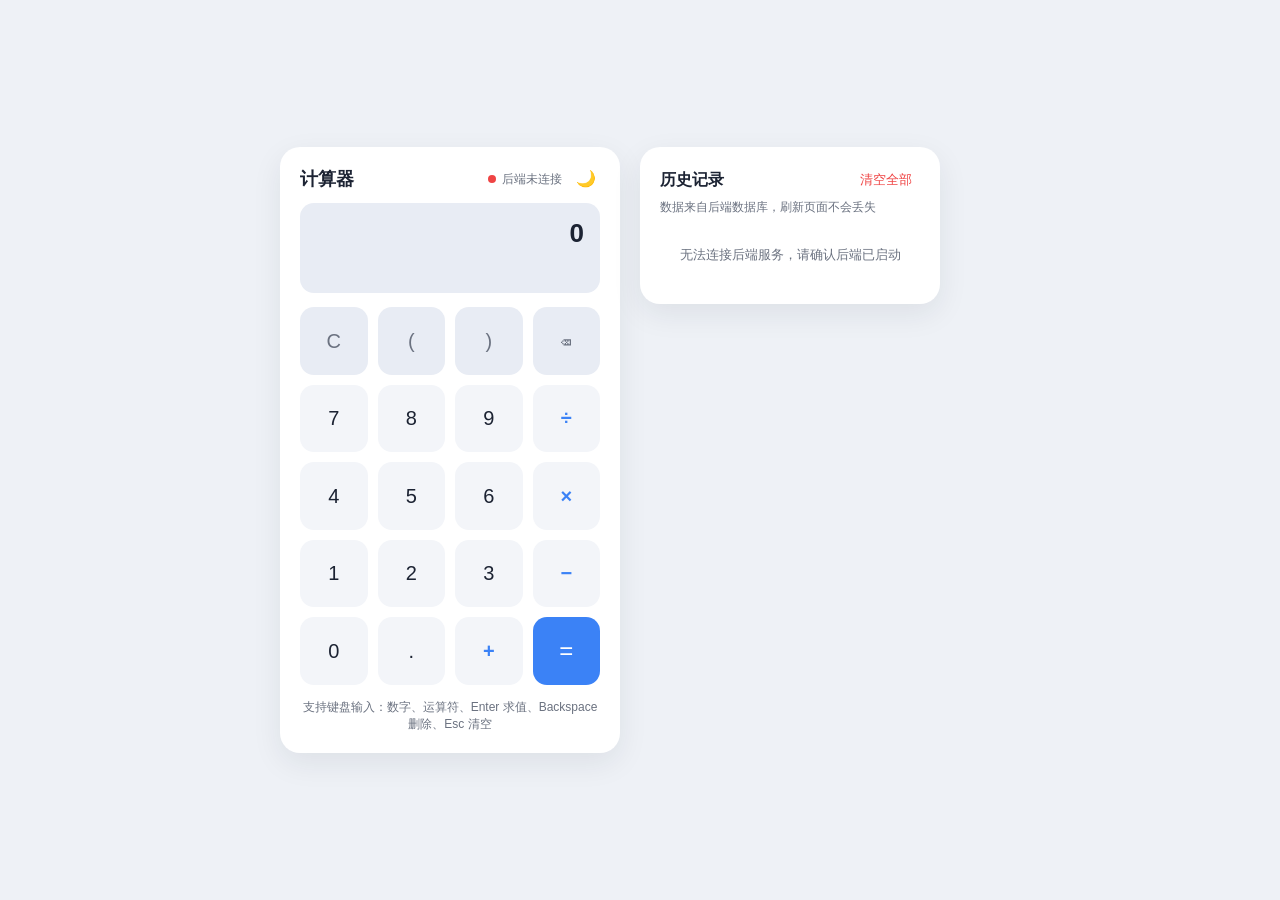
==== index.html @ b241b2b3 "feat: 计算器页面与样式（明暗双主题、响应式布局）" ====
<!DOCTYPE html>
<html lang="zh-CN">
  <head>
    <meta charset="UTF-8" />
    <meta name="viewport" content="width=device-width, initial-scale=1.0" />
    <title>前后端分离计算器 - 832401225</title>
    <meta http-equiv="refresh" content="0; url=src/calculator.html" />
  </head>
  <body>
    <script>
      // GitHub Pages / Render 静态站点从仓库根目录开始服务，
      // 这里跳转到真正的主页面 src/calculator.html
      location.replace("src/calculator.html");
    </script>
    <p>正在跳转到 <a href="src/calculator.html">src/calculator.html</a>…</p>
  </body>
</html>
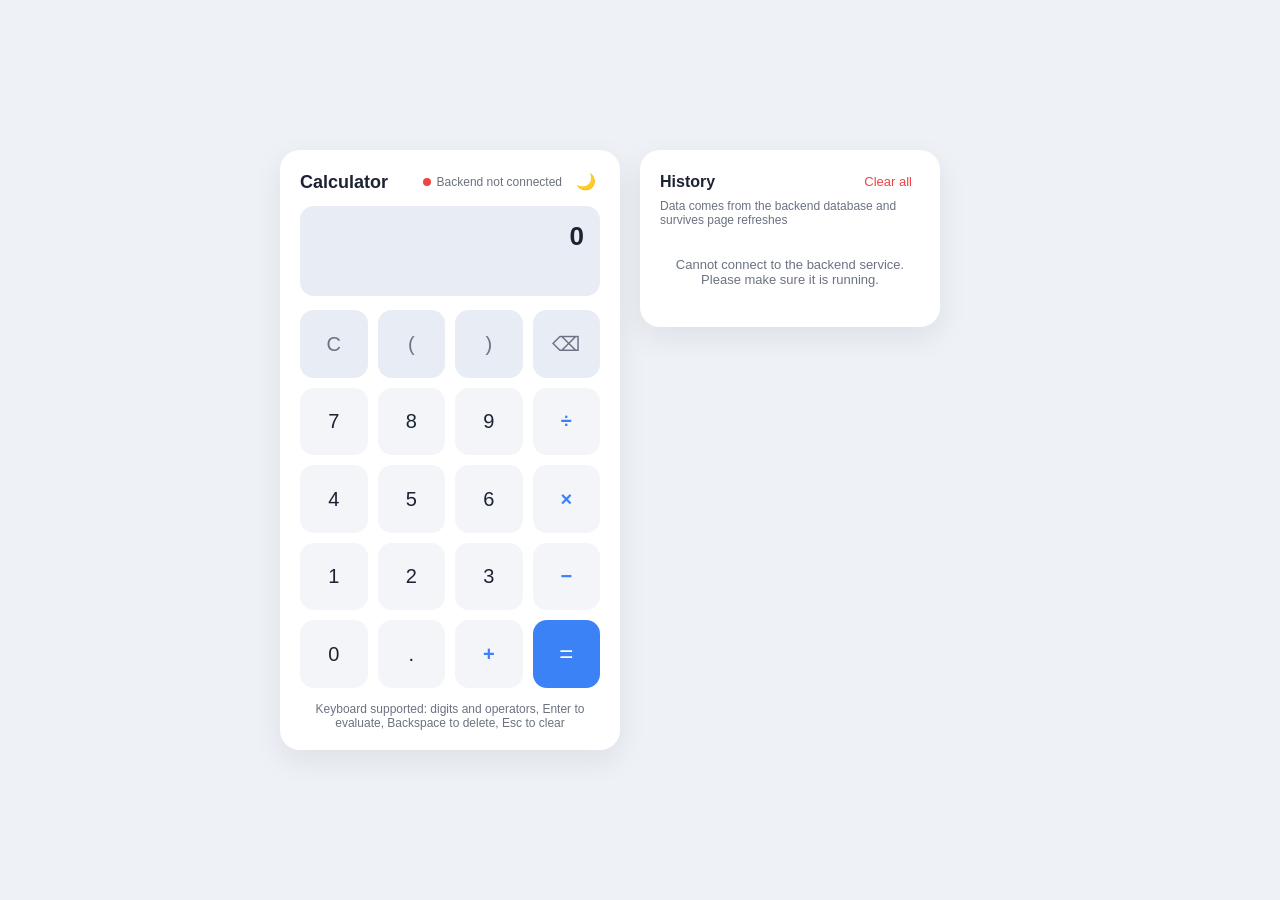
==== commit 7944c68a: "docs: translate all UI text, comments and docs to English" ====
--- a/index.html
+++ b/index.html
@@ -1,17 +1,17 @@
 <!DOCTYPE html>
-<html lang="zh-CN">
+<html lang="en">
   <head>
     <meta charset="UTF-8" />
     <meta name="viewport" content="width=device-width, initial-scale=1.0" />
-    <title>前后端分离计算器 - 832401225</title>
+    <title>Frontend/Backend Separated Calculator - 832401225</title>
     <meta http-equiv="refresh" content="0; url=src/calculator.html" />
   </head>
   <body>
     <script>
-      // GitHub Pages / Render 静态站点从仓库根目录开始服务，
-      // 这里跳转到真正的主页面 src/calculator.html
+      // GitHub Pages / Render static hosting serves the repository root,
+      // so redirect to the real page at src/calculator.html
       location.replace("src/calculator.html");
     </script>
-    <p>正在跳转到 <a href="src/calculator.html">src/calculator.html</a>…</p>
+    <p>Redirecting to <a href="src/calculator.html">src/calculator.html</a>…</p>
   </body>
 </html>
